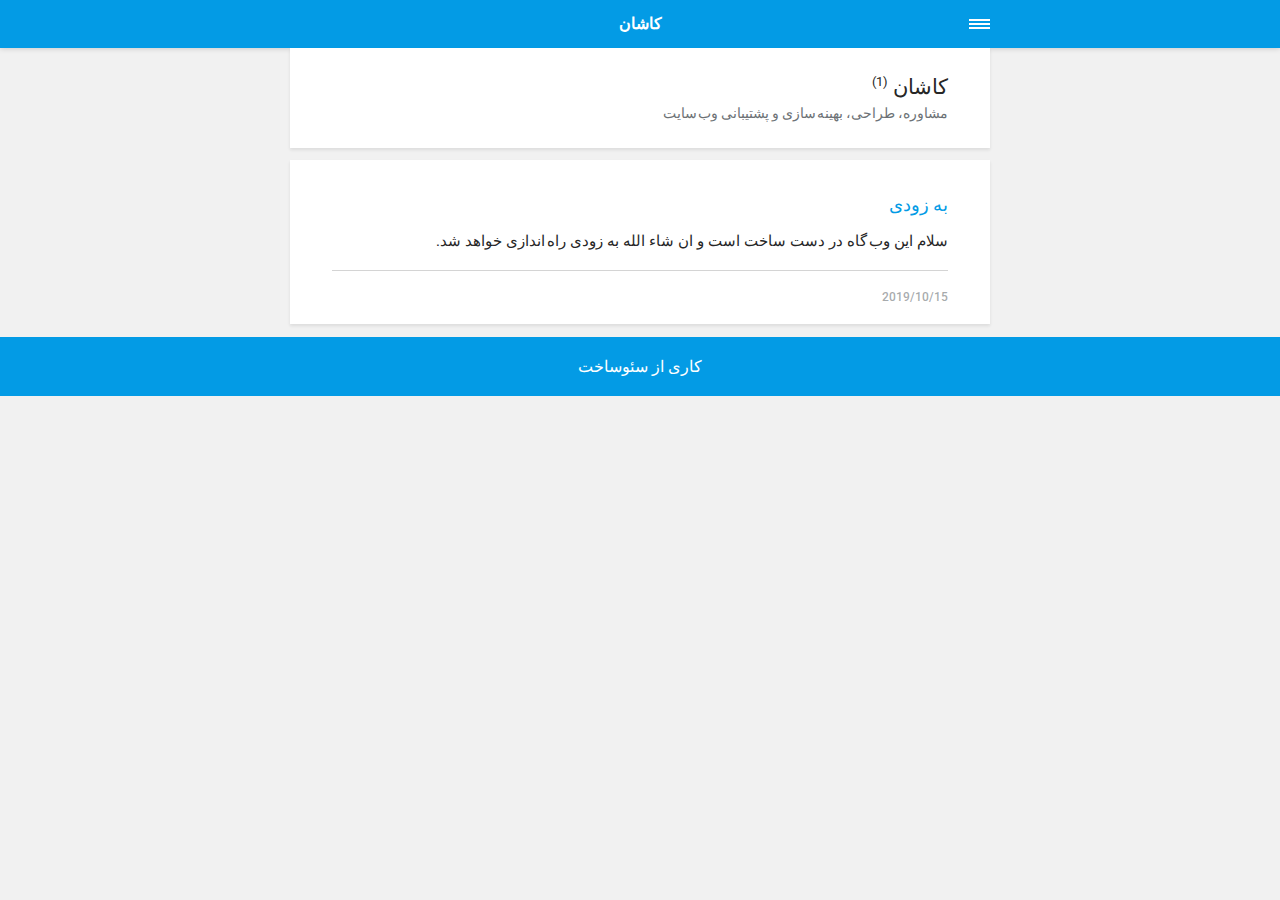
==== amp/a/kashan/index.html @ cb631ae8 "Updated from Publii" ====
<!doctype html><html amp lang="fa"><head><meta charset="utf-8"><title>Author: کاشان - کاشان</title><link rel="canonical" href="https://kashan.link/a/kashan/"><meta name="viewport" content="width=device-width,minimum-scale=1,initial-scale=1"><link href="https://fonts.googleapis.com/css?family=Roboto:400,700&display=swap" rel="stylesheet" type="text/css"><script async custom-element="amp-sidebar" src="https://cdn.ampproject.org/v0/amp-sidebar-0.1.js"></script><script async custom-element="amp-iframe" src="https://cdn.ampproject.org/v0/amp-iframe-0.1.js"></script><script async custom-element="amp-video" src="https://cdn.ampproject.org/v0/amp-video-0.1.js"></script><script type="application/ld+json">{"@context":"http://schema.org","@type":"Organization","name":"کاشان","url":"https://kashan.link/amp/"}</script><style amp-custom>article,
aside,
footer,
header,
hgroup,
main,
nav,
section {
  display: block; }

*,
*:before,
*:after {
  -webkit-box-sizing: content-box;
  box-sizing: content-box;
  margin: 0;
  padding: 0; }

li {
  list-style: none; }

amp-img {
  max-width: 100%; }

button,
input,
select,
textarea {
  font: inherit; }

html {
  direction: rtl;
  font-size: 1rem; }

body {
  background: #f1f1f1;
  color: #262626;
  font-family: -apple-system, BlinkMacSystemFont, "Segoe UI", Roboto, Oxygen-Sans, Ubuntu, Cantarell, "Helvetica Neue", sans-serif;
  line-height: 1.6; }

a {
  color:  #039be5;
  text-decoration: none;
  -webkit-transition: all 0.12s linear 0s;
  -o-transition: all 0.12s linear 0s;
  transition: all 0.12s linear 0s; }

a:hover {
  color: #262626;
  text-decoration: underline;
  -webkit-text-decoration-skip: ink;
  text-decoration-skip: ink; }

a:active {
  color: #262626; }

a:focus {
  outline: 2px dotted #039be5; }

figure,
blockquote,
p,
ul,
ol,
dl,
table,
hr,
fieldset {
  margin-top: 1.6rem; }

h1,
h2,
h3,
h4,
h5,
h6 {
  color: #262626;
  font-family: -apple-system, BlinkMacSystemFont, "Segoe UI", Roboto, Oxygen-Sans, Ubuntu, Cantarell, "Helvetica Neue", sans-serif;
  font-weight: 500;
  line-height: 1.2;
  margin-top: 2.13333rem; }

h1 {
  font-size: 1.67583rem;
  font-weight: normal; }

h2 {
  font-size: 1.4729rem; }

h3 {
  font-size: 1.29454rem; }

h4 {
  font-size: 1.13778rem; }

h5 {
  font-size: 1rem; }

h6 {
  font-size: 0.87891rem; }

h2 + p,
h3 + p,
h4 + p,
h5 + p,
h6 + p {
  margin-top: 0.8rem; }

b,
strong {
  font-weight: 600; }

blockquote {
  color: #6c7175;
  font-family: "Droid Serif", "Times", "Source Serif Pro", serif;
  font-style: italic;
  padding: 1.33333rem 0.53333rem 1.33333rem 3.2rem;
  position: relative; }
  blockquote:before {
    display: block;
    content: "\201C";
    font-size: 4.41226rem;
    position: absolute;
    right: 0;
    top: -12px;
    color: rgba(108, 113, 117, 0.5); }
  blockquote > :nth-child(1) {
    margin-top: 0; }

ul,
ol {
  margin-right: 2rem; }
  ul > li,
  ol > li {
    list-style: inherit;
    padding: 0 0 0.26667rem 0.26667rem; }

dl dt {
  color: #262626;
  font-weight: 600; }

code,
pre {
  background-color: #f1f1f1;
  font-family: monospace; }

pre {
  margin: 1.6rem 0 0;
  padding: 1.6rem;
  white-space: pre-wrap;
  word-wrap: break-word;
  overflow-x: auto; }
  pre > code {
    color: #262626;
    padding: 0; }

code {
  border-radius: 3px;
  color: #262626;
  padding: 0.26667rem 0.53333rem; }

table {
  border-collapse: collapse;
  border-spacing: 0;
  border: 1px solid #d4d4d4;
  width: 100%;
  overflow-x: auto;
  vertical-align: top;
  text-align: right;
  white-space: nowrap; }
  table th {
    font-weight: 500;
    padding: 0.53333rem 1.06667rem; }
  table tr {
    border-bottom: 1px solid #d4d4d4; }
    table tr:nth-child(2n) {
      background: #f1f1f1; }
  table td {
    padding: 0.53333rem 1.06667rem; }

figcaption {
  clear: both;
  color: rgba(108, 113, 117, 0.6);
  font-size: 0.82397rem;
  margin: 0.8rem 0 0;
  text-align: center; }

sub,
sup {
  font-size: 65%; }

hr {
  border: 0;
  height: 0;
  border-top: 1px solid rgba(0, 0, 0, 0.1);
  border-bottom: 1px solid rgba(255, 255, 255, 0.3); }

.btn, [type=button],
[type=submit],
button {
  background: #039be5;
  border: none;
  border-radius: 2px;
  color: #ffffff;
  cursor: pointer;
  display: inline-block;
  font-size: 0.87891rem;
  font-weight: 500;
  line-height: 1.9;
  padding: 0.53333rem 1.33333rem;
  text-align: center;
  text-decoration: none;
  -webkit-transition: all .15s ease;
  -o-transition: all .15s ease;
  transition: all .15s ease;
  width: auto; }
  .btn:hover, [type=button]:hover,
  [type=submit]:hover,
  button:hover {
    background: #262626;
    color: #ffffff; }
  .btn:focus, [type=button]:focus,
  [type=submit]:focus,
  button:focus {
    outline: none; }
  .btn-outline {
    border: 1px solid #ddd;
    background: #ffffff;
    border-radius: 3px;
    color: #262626; }

[type=button],
[type=submit],
button {
  text-transform: uppercase;
  -webkit-appearance: none;
  -moz-appearance: none; }

.navbar {
  background: #039be5;
  -webkit-box-shadow: 0 0 6px 0 rgba(0, 0, 0, 0.2);
  box-shadow: 0 0 6px 0 rgba(0, 0, 0, 0.2);
  line-height: 3;
  max-height: 4rem; }
  .navbar > div {
    -webkit-box-align: center;
    -ms-flex-align: center;
    align-items: center;
    display: -webkit-box;
    display: -ms-flexbox;
    display: flex;
    -webkit-box-pack: center;
    -ms-flex-pack: center;
    justify-content: center;
    text-align: right;
    max-width: 700px;
    margin: 0 auto; }
  .navbar a {
    color: #ffffff;
    text-decoration: none; }
  .navbar-sidebar-toggle {
    right: 0;
    position: relative;
    text-indent: -99999rem; }
    .navbar-sidebar-toggle:before {
      content: "";
      display: block;
      border-top: 0.375rem double #ffffff;
      border-bottom: 0.125rem solid #ffffff;
      height: 0.125rem;
      position: absolute;
      text-indent: 0;
      top: 50%;
      width: 1.3rem;
      -webkit-transform: translate(0px, -50%);
      -ms-transform: translate(0px, -50%);
      transform: translate(0px, -50%); }


.logo {
            display: inline-block;
  font-weight: 600;
  line-height: 1;
            margin: 0 auto;
            height: 2rem;
            text-indent: -9999px;
            width: 240px;vertical-align: middle;
        }
        .logo.logo-text {
            line-height: 2;
            text-align: center;
            text-indent: 0;
        }

amp-sidebar {
  background: #ffffff;
  width: 240px; }
  amp-sidebar > ul {
    margin: 0.8rem 0 0;
    padding: 0; }
    amp-sidebar > ul ul {
      border-right: 1px solid #d4d4d4;
      margin: 0.53333rem 0 0; }
    amp-sidebar > ul li {
      color: #262626;
      font-size: 0.9375rem;
      font-weight: 600;
      list-style: none;
      line-height: 1.4;
      padding: 0.42667rem 1.06667rem; }
      amp-sidebar > ul li li {
        font-weight: normal;
        padding: 0.26667rem 0 0.26667rem 1.06667rem; }
    amp-sidebar > ul a,
    amp-sidebar > ul a:visited {
      color: #262626; }

.bg-white {
  background: #ffffff; }

.wrap-page {
  max-width: 700px;
  margin: 0 auto; }

@media all and (max-width: 43.6875em) {
  .wrap-inner {
    padding: 0 6%; } }

.page-title {
  background: #ffffff;
  -webkit-box-shadow: 0 2px 3px rgba(38, 38, 38, 0.1);
  box-shadow: 0 2px 3px rgba(38, 38, 38, 0.1);
  margin-bottom: 0.8rem;
  padding: 1.6rem 6%; }
  .page-title > h1 {
    margin: 0;
    font-size: 1.29454rem; }
  .page-title > p {
    font-size: 0.87891rem;
    color: #6c7175;
    line-height: 1.3;
    margin: 0.26667rem 0 0; }
  .page-title-author {
    border-radius: 50%;
    float: right;
    height: 2.5rem;
    width: 2.5rem; }
    .page-title-author + h1 {
      margin-right: 3.5rem; }
      .page-title-author + h1 + p {
        margin-right: 3.5rem; }

.card {
  background: #ffffff;
  -webkit-box-shadow: 0 2px 3px rgba(38, 38, 38, 0.1);
  box-shadow: 0 2px 3px rgba(38, 38, 38, 0.1);
  margin-bottom: 0.8rem;
  padding-bottom: 1.06667rem; }

  .card-meta {
    border-top: 1px solid #d4d4d4;
    color: rgba(108, 113, 117, 0.6);
    font-size: 0.7242rem;
    font-weight: 500;
    margin-top: 1.06667rem;
    padding-top: 1.06667rem;
    text-transform: uppercase; }
    .card-meta a + time:before {
      content: "";
      background: #d4d4d4;
      display: inline-block;
      height: 3px;
      margin: 0 8px;
      width: 3px;
      vertical-align: middle;
      border-radius: 50%; }
  .card-text {
    font-size: 0.9375rem;
    overflow: hidden;
    padding: 0 6%; }
    .card-text h2 {
      font-size: 1.13778rem; }

.post {
  margin-bottom: 2.13333rem; }
  .post-featured-image {
    margin-top: 0;
    position: relative; }
    .post-featured-image > figcaption {
      background: rgba(0, 0, 0, 0.5);
      border-radius: 3px;
      color: #ffffff;
      position: absolute;
      bottom: 0.8rem;
      padding: 0 0.26667rem;
      left: 6%; }
  .post-header {
    margin-bottom: 2.13333rem; }
  .post-meta {
    border-bottom: 1px solid #d4d4d4;
    color: rgba(108, 113, 117, 0.6);
    font-size: 0.7242rem;
    font-weight: 500;
    margin-top: 1.06667rem;
    padding-bottom: 1.06667rem;
    text-transform: uppercase; }
    .post-meta a + time:before {
      content: "";
      background: #d4d4d4;
      display: inline-block;
      height: 3px;
      margin: 0 8px;
      width: 3px;
      vertical-align: middle;
      border-radius: 50%; }
  .post-tag {
    margin: 0; }
    .post-tag > li {
      display: inline-block;
      padding: 0; }
      .post-tag > li a {
        background: #f1f1f1;
        border-radius: 2px;
        color: #6c7175;
        font-size: 0.77248rem;
        display: inline-block;
        margin: 0 0.26667rem 0.26667rem 0;
        padding: 0.26667rem 0.53333rem; }
        .post-tag > li a:hover {
          background: #039be5;
          color: #ffffff;
          text-decoration: none; }
  .post-share {
    display: -webkit-box;
    display: -ms-flexbox;
    display: flex;
    -webkit-box-orient: horizontal;
    -webkit-box-direction: normal;
    -ms-flex-direction: row;
    flex-direction: row;
    -webkit-box-pack: justify;
    -ms-flex-pack: justify;
    justify-content: space-between;
    margin-top: 1.6rem;
    width: 100%; }
    .post-share amp-social-share {
      -webkit-box-flex: 1;
      -ms-flex: 1 0 auto;
      flex: 1 0 auto;
      background-size: 24px; }
  .post-scroll {
    color: #ffffff;
    background: #039be5;
    bottom: 10px;
    border-radius: 50%;
    border: none;
    -webkit-box-shadow: 0 1px 1.5px 0 rgba(38, 38, 38, 0.12), 0 1px 1px 0 rgba(38, 38, 38, 0.24);
    box-shadow: 0 1px 1.5px 0 rgba(38, 38, 38, 0.12), 0 1px 1px 0 rgba(38, 38, 38, 0.24);
    font-size: 1.13778rem;
    height: 46px;
    opacity: 0;
    outline: none;
    position: fixed;
    padding: 0;
    left: 4%;
    visibility: hidden;
    width: 46px;
    z-index: 9999; }
    .post-scroll-marker {
      height: 0px;
      position: absolute;
      top: 100px;
      width: 0px; }
        .post-pagination {
    background: #f1f1f1;
    -webkit-box-shadow: inset 0 2px 3px rgba(38, 38, 38, 0.1);
    box-shadow: inset 0 2px 3px rgba(38, 38, 38, 0.1);
    border-top: 1px solid #d4d4d4;
    padding: 1.06667rem 0; }
    .post-pagination > div {
      line-height: 1.2;
      padding: 0.53333rem 1.06667rem;
      text-align: center; }
      .post-pagination > div span {
        display: block;
        color: #6c7175;
        font-size: 0.7242rem;
        font-weight: 500;
        margin-bottom: 0.26667rem;
        text-transform: uppercase; }
    .post-pagination-prev a:before {
      content: "\2190";
      margin-left: 0.26667rem; }
    .post-pagination-next a:after {
      content: "\2192";
      margin-right: 0.26667rem; }

aside {
  margin: 1.6rem 0 0; }

.align-left {
  text-align: left; }

.align-right {
  text-align: right; }

.align-center {
  text-align: center; }

.align-justify {
  text-align: justify; }

.msg {
  border-right: 2px solid transparent;
  padding: 1.06667rem 1.06667rem; }
  .msg--highlight {
    background-color: #fff8e6;
    border-color: #e2ac4f; }
  .msg--info {
    background: rgba(45, 97, 201, 0.03);
    border-color: #039be5; }
  .msg--success {
    background: #f7fbf6;
    border-color: #5ab44b; }
  .msg--warning {
    background: #fff3f3;
    border-color: #c06367;
    color: #a94442; }

.dropcap:first-letter {
  float: right;
  font-family: -apple-system, BlinkMacSystemFont, "Segoe UI", Roboto, Oxygen-Sans, Ubuntu, Cantarell, "Helvetica Neue", sans-serif;
  font-size: 2.16943rem;
  line-height: 0.7;
  margin-left: 0.53333rem;
  padding: 0.53333rem 0.53333rem 0.53333rem 0; }

.pagination {
  display: -webkit-box;
  display: -ms-flexbox;
  display: flex;
  -webkit-box-pack: justify;
  -ms-flex-pack: justify;
  justify-content: space-between;
  margin: 0.8rem 0; }
  .pagination > a {
    padding-left: 0;
    padding-right: 0;
    width: 49%; }
  .pagination-right {
    margin-right: auto; }

.bottom {
  background: #039be5;
  color: #ffffff;
  padding: 1.06667rem 4%;
  text-align: center; }</style><style amp-boilerplate>body{-webkit-animation:-amp-start 8s steps(1,end) 0s 1 normal both;-moz-animation:-amp-start 8s steps(1,end) 0s 1 normal both;-ms-animation:-amp-start 8s steps(1,end) 0s 1 normal both;animation:-amp-start 8s steps(1,end) 0s 1 normal both}@-webkit-keyframes -amp-start{from{visibility:hidden}to{visibility:visible}}@-moz-keyframes -amp-start{from{visibility:hidden}to{visibility:visible}}@-ms-keyframes -amp-start{from{visibility:hidden}to{visibility:visible}}@-o-keyframes -amp-start{from{visibility:hidden}to{visibility:visible}}@keyframes -amp-start{from{visibility:hidden}to{visibility:visible}}</style><noscript><style amp-boilerplate>body{-webkit-animation:none;-moz-animation:none;-ms-animation:none;animation:none}</style></noscript><script async src="https://cdn.ampproject.org/v0.js"></script><script custom-element="amp-animation" src="https://cdn.ampproject.org/v0/amp-animation-0.1.js" async></script><script custom-element="amp-position-observer" src="https://cdn.ampproject.org/v0/amp-position-observer-0.1.js" async></script></head><body><nav class="navbar wrap-inner" id="top"><div><a on="tap:navbar-sidebar.toggle" class="navbar-sidebar-toggle" title="Menu">Menu</a> <a class="logo logo-text" href="https://kashan.link/amp/">کاشان</a></div></nav><main class="wrap-page"><div class="page-title"><h1>کاشان <sup>(1)</sup></h1><p>مشاوره، طراحی، بهینه سازی و پشتیبانی وب سایت</p></div><article class="card"><div class="card-text"><h2><a href="https://kashan.link/amp/nwshth-nkhst.html">به زودی</a></h2><p>سلام این وب گاه در دست ساخت است و ان شاء الله به زودی راه اندازی خواهد شد.</p><p class="card-meta"><time datetime="2019-10-15T11:10">2019/10/15</time></p></div></article></main><amp-animation id="showAnim" layout="nodisplay"><script type="application/json">{
                    "duration": "200ms",
                    "fill": "both",
                    "iterations": "1",
                    "direction": "alternate",
                    "animations": [{
                        "selector": ".post-scroll",
                        "keyframes": [{
                            "opacity": "1",
                            "visibility": "visible",
                            "transform": "scale(1)"
                        }]
                    }]
                }</script></amp-animation><amp-animation id="hideAnim" layout="nodisplay"><script type="application/json">{
                    "duration": "200ms",
                    "fill": "both",
                    "iterations": "1",
                    "direction": "alternate",
                    "animations": [{
                        "selector": ".post-scroll",
                        "keyframes": [{
                            "opacity": "0",
                            "visibility": "hidden",
                            "transform": "scale(0.1)"
                        }]
                    }]
                }</script></amp-animation><div class="post-scroll-marker"><amp-position-observer on="enter:hideAnim.start; exit:showAnim.start" layout="nodisplay"></amp-position-observer></div><button class="post-scroll" on="tap:top.scrollTo(duration=200)">&#8593;</button><footer class="bottom">کاری از سئوساخت</footer><amp-sidebar id="navbar-sidebar" layout="nodisplay"><ul></ul></amp-sidebar></body></html>
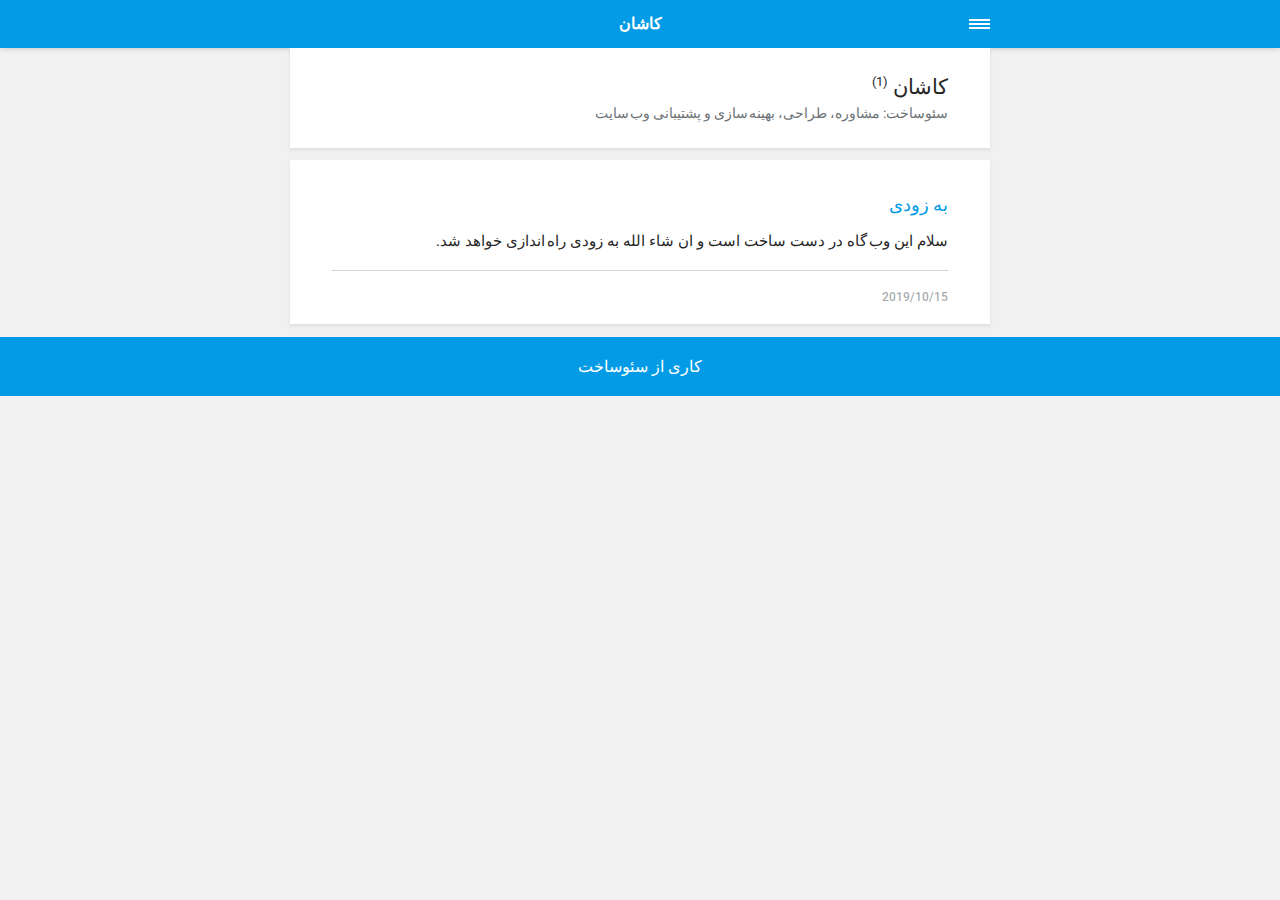
==== commit d5b9f037: "Updated from Publii" ====
--- a/amp/a/kashan/index.html
+++ b/amp/a/kashan/index.html
@@ -554,7 +554,7 @@
   background: #039be5;
   color: #ffffff;
   padding: 1.06667rem 4%;
-  text-align: center; }</style><style amp-boilerplate>body{-webkit-animation:-amp-start 8s steps(1,end) 0s 1 normal both;-moz-animation:-amp-start 8s steps(1,end) 0s 1 normal both;-ms-animation:-amp-start 8s steps(1,end) 0s 1 normal both;animation:-amp-start 8s steps(1,end) 0s 1 normal both}@-webkit-keyframes -amp-start{from{visibility:hidden}to{visibility:visible}}@-moz-keyframes -amp-start{from{visibility:hidden}to{visibility:visible}}@-ms-keyframes -amp-start{from{visibility:hidden}to{visibility:visible}}@-o-keyframes -amp-start{from{visibility:hidden}to{visibility:visible}}@keyframes -amp-start{from{visibility:hidden}to{visibility:visible}}</style><noscript><style amp-boilerplate>body{-webkit-animation:none;-moz-animation:none;-ms-animation:none;animation:none}</style></noscript><script async src="https://cdn.ampproject.org/v0.js"></script><script custom-element="amp-animation" src="https://cdn.ampproject.org/v0/amp-animation-0.1.js" async></script><script custom-element="amp-position-observer" src="https://cdn.ampproject.org/v0/amp-position-observer-0.1.js" async></script></head><body><nav class="navbar wrap-inner" id="top"><div><a on="tap:navbar-sidebar.toggle" class="navbar-sidebar-toggle" title="Menu">Menu</a> <a class="logo logo-text" href="https://kashan.link/amp/">کاشان</a></div></nav><main class="wrap-page"><div class="page-title"><h1>کاشان <sup>(1)</sup></h1><p>مشاوره، طراحی، بهینه سازی و پشتیبانی وب سایت</p></div><article class="card"><div class="card-text"><h2><a href="https://kashan.link/amp/nwshth-nkhst.html">به زودی</a></h2><p>سلام این وب گاه در دست ساخت است و ان شاء الله به زودی راه اندازی خواهد شد.</p><p class="card-meta"><time datetime="2019-10-15T11:10">2019/10/15</time></p></div></article></main><amp-animation id="showAnim" layout="nodisplay"><script type="application/json">{
+  text-align: center; }</style><style amp-boilerplate>body{-webkit-animation:-amp-start 8s steps(1,end) 0s 1 normal both;-moz-animation:-amp-start 8s steps(1,end) 0s 1 normal both;-ms-animation:-amp-start 8s steps(1,end) 0s 1 normal both;animation:-amp-start 8s steps(1,end) 0s 1 normal both}@-webkit-keyframes -amp-start{from{visibility:hidden}to{visibility:visible}}@-moz-keyframes -amp-start{from{visibility:hidden}to{visibility:visible}}@-ms-keyframes -amp-start{from{visibility:hidden}to{visibility:visible}}@-o-keyframes -amp-start{from{visibility:hidden}to{visibility:visible}}@keyframes -amp-start{from{visibility:hidden}to{visibility:visible}}</style><noscript><style amp-boilerplate>body{-webkit-animation:none;-moz-animation:none;-ms-animation:none;animation:none}</style></noscript><script async src="https://cdn.ampproject.org/v0.js"></script><script custom-element="amp-animation" src="https://cdn.ampproject.org/v0/amp-animation-0.1.js" async></script><script custom-element="amp-position-observer" src="https://cdn.ampproject.org/v0/amp-position-observer-0.1.js" async></script></head><body><nav class="navbar wrap-inner" id="top"><div><a on="tap:navbar-sidebar.toggle" class="navbar-sidebar-toggle" title="Menu">Menu</a> <a class="logo logo-text" href="https://kashan.link/amp/">کاشان</a></div></nav><main class="wrap-page"><div class="page-title"><h1>کاشان <sup>(1)</sup></h1><p>سئوساخت: مشاوره، طراحی، بهینه سازی و پشتیبانی وب سایت</p></div><article class="card"><div class="card-text"><h2><a href="https://kashan.link/amp/nwshth-nkhst.html">به زودی</a></h2><p>سلام این وب گاه در دست ساخت است و ان شاء الله به زودی راه اندازی خواهد شد.</p><p class="card-meta"><time datetime="2019-10-15T11:10">2019/10/15</time></p></div></article></main><amp-animation id="showAnim" layout="nodisplay"><script type="application/json">{
                     "duration": "200ms",
                     "fill": "both",
                     "iterations": "1",
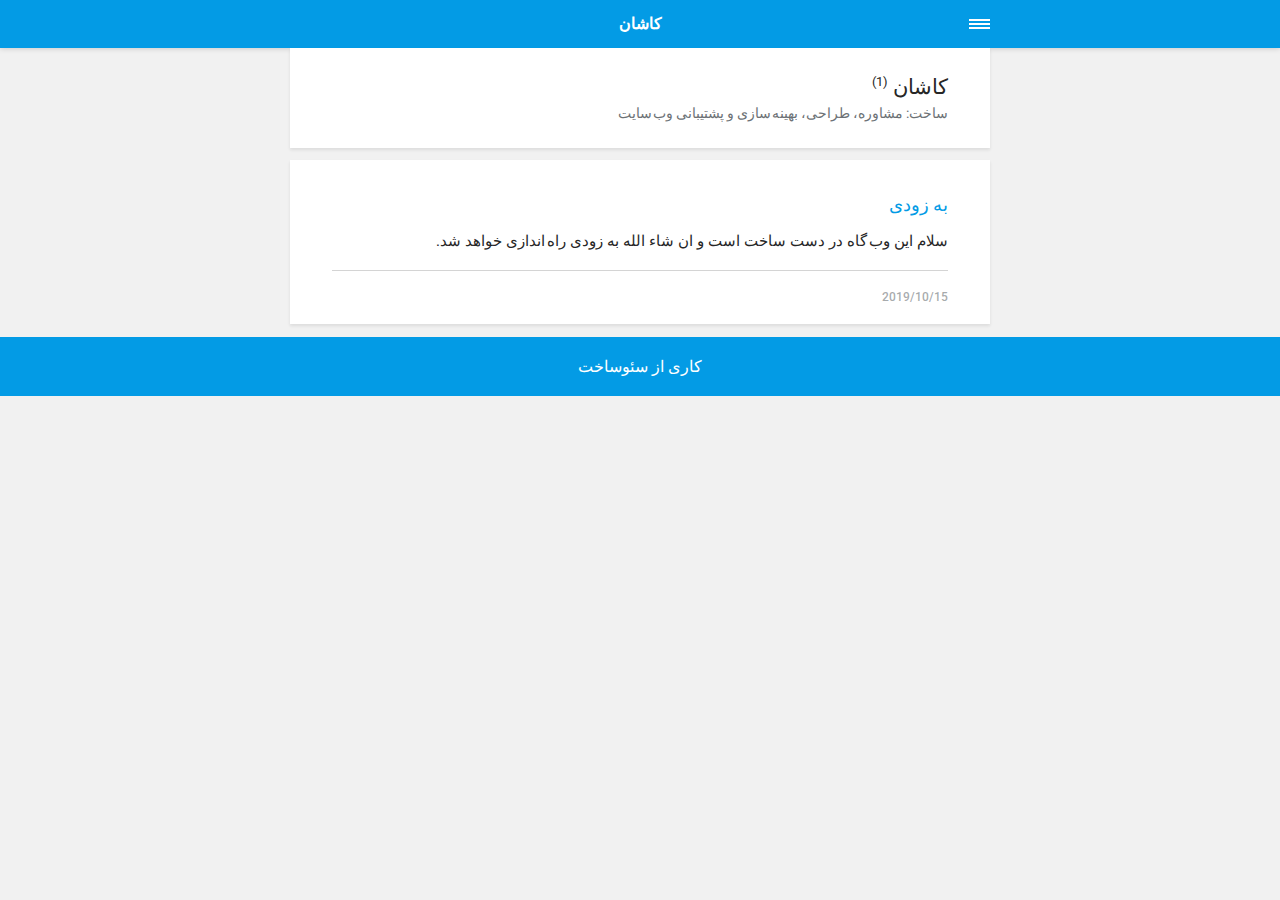
==== commit 248a0ac2: "Updated from Publii" ====
--- a/amp/a/kashan/index.html
+++ b/amp/a/kashan/index.html
@@ -554,7 +554,7 @@
   background: #039be5;
   color: #ffffff;
   padding: 1.06667rem 4%;
-  text-align: center; }</style><style amp-boilerplate>body{-webkit-animation:-amp-start 8s steps(1,end) 0s 1 normal both;-moz-animation:-amp-start 8s steps(1,end) 0s 1 normal both;-ms-animation:-amp-start 8s steps(1,end) 0s 1 normal both;animation:-amp-start 8s steps(1,end) 0s 1 normal both}@-webkit-keyframes -amp-start{from{visibility:hidden}to{visibility:visible}}@-moz-keyframes -amp-start{from{visibility:hidden}to{visibility:visible}}@-ms-keyframes -amp-start{from{visibility:hidden}to{visibility:visible}}@-o-keyframes -amp-start{from{visibility:hidden}to{visibility:visible}}@keyframes -amp-start{from{visibility:hidden}to{visibility:visible}}</style><noscript><style amp-boilerplate>body{-webkit-animation:none;-moz-animation:none;-ms-animation:none;animation:none}</style></noscript><script async src="https://cdn.ampproject.org/v0.js"></script><script custom-element="amp-animation" src="https://cdn.ampproject.org/v0/amp-animation-0.1.js" async></script><script custom-element="amp-position-observer" src="https://cdn.ampproject.org/v0/amp-position-observer-0.1.js" async></script></head><body><nav class="navbar wrap-inner" id="top"><div><a on="tap:navbar-sidebar.toggle" class="navbar-sidebar-toggle" title="Menu">Menu</a> <a class="logo logo-text" href="https://kashan.link/amp/">کاشان</a></div></nav><main class="wrap-page"><div class="page-title"><h1>کاشان <sup>(1)</sup></h1><p>سئوساخت: مشاوره، طراحی، بهینه سازی و پشتیبانی وب سایت</p></div><article class="card"><div class="card-text"><h2><a href="https://kashan.link/amp/nwshth-nkhst.html">به زودی</a></h2><p>سلام این وب گاه در دست ساخت است و ان شاء الله به زودی راه اندازی خواهد شد.</p><p class="card-meta"><time datetime="2019-10-15T11:10">2019/10/15</time></p></div></article></main><amp-animation id="showAnim" layout="nodisplay"><script type="application/json">{
+  text-align: center; }</style><style amp-boilerplate>body{-webkit-animation:-amp-start 8s steps(1,end) 0s 1 normal both;-moz-animation:-amp-start 8s steps(1,end) 0s 1 normal both;-ms-animation:-amp-start 8s steps(1,end) 0s 1 normal both;animation:-amp-start 8s steps(1,end) 0s 1 normal both}@-webkit-keyframes -amp-start{from{visibility:hidden}to{visibility:visible}}@-moz-keyframes -amp-start{from{visibility:hidden}to{visibility:visible}}@-ms-keyframes -amp-start{from{visibility:hidden}to{visibility:visible}}@-o-keyframes -amp-start{from{visibility:hidden}to{visibility:visible}}@keyframes -amp-start{from{visibility:hidden}to{visibility:visible}}</style><noscript><style amp-boilerplate>body{-webkit-animation:none;-moz-animation:none;-ms-animation:none;animation:none}</style></noscript><script async src="https://cdn.ampproject.org/v0.js"></script><script custom-element="amp-animation" src="https://cdn.ampproject.org/v0/amp-animation-0.1.js" async></script><script custom-element="amp-position-observer" src="https://cdn.ampproject.org/v0/amp-position-observer-0.1.js" async></script></head><body><nav class="navbar wrap-inner" id="top"><div><a on="tap:navbar-sidebar.toggle" class="navbar-sidebar-toggle" title="Menu">Menu</a> <a class="logo logo-text" href="https://kashan.link/amp/">کاشان</a></div></nav><main class="wrap-page"><div class="page-title"><h1>کاشان <sup>(1)</sup></h1><p>ساخت: مشاوره، طراحی، بهینه سازی و پشتیبانی وب سایت</p></div><article class="card"><div class="card-text"><h2><a href="https://kashan.link/amp/nwshth-nkhst.html">به زودی</a></h2><p>سلام این وب گاه در دست ساخت است و ان شاء الله به زودی راه اندازی خواهد شد.</p><p class="card-meta"><time datetime="2019-10-15T11:10">2019/10/15</time></p></div></article></main><amp-animation id="showAnim" layout="nodisplay"><script type="application/json">{
                     "duration": "200ms",
                     "fill": "both",
                     "iterations": "1",
